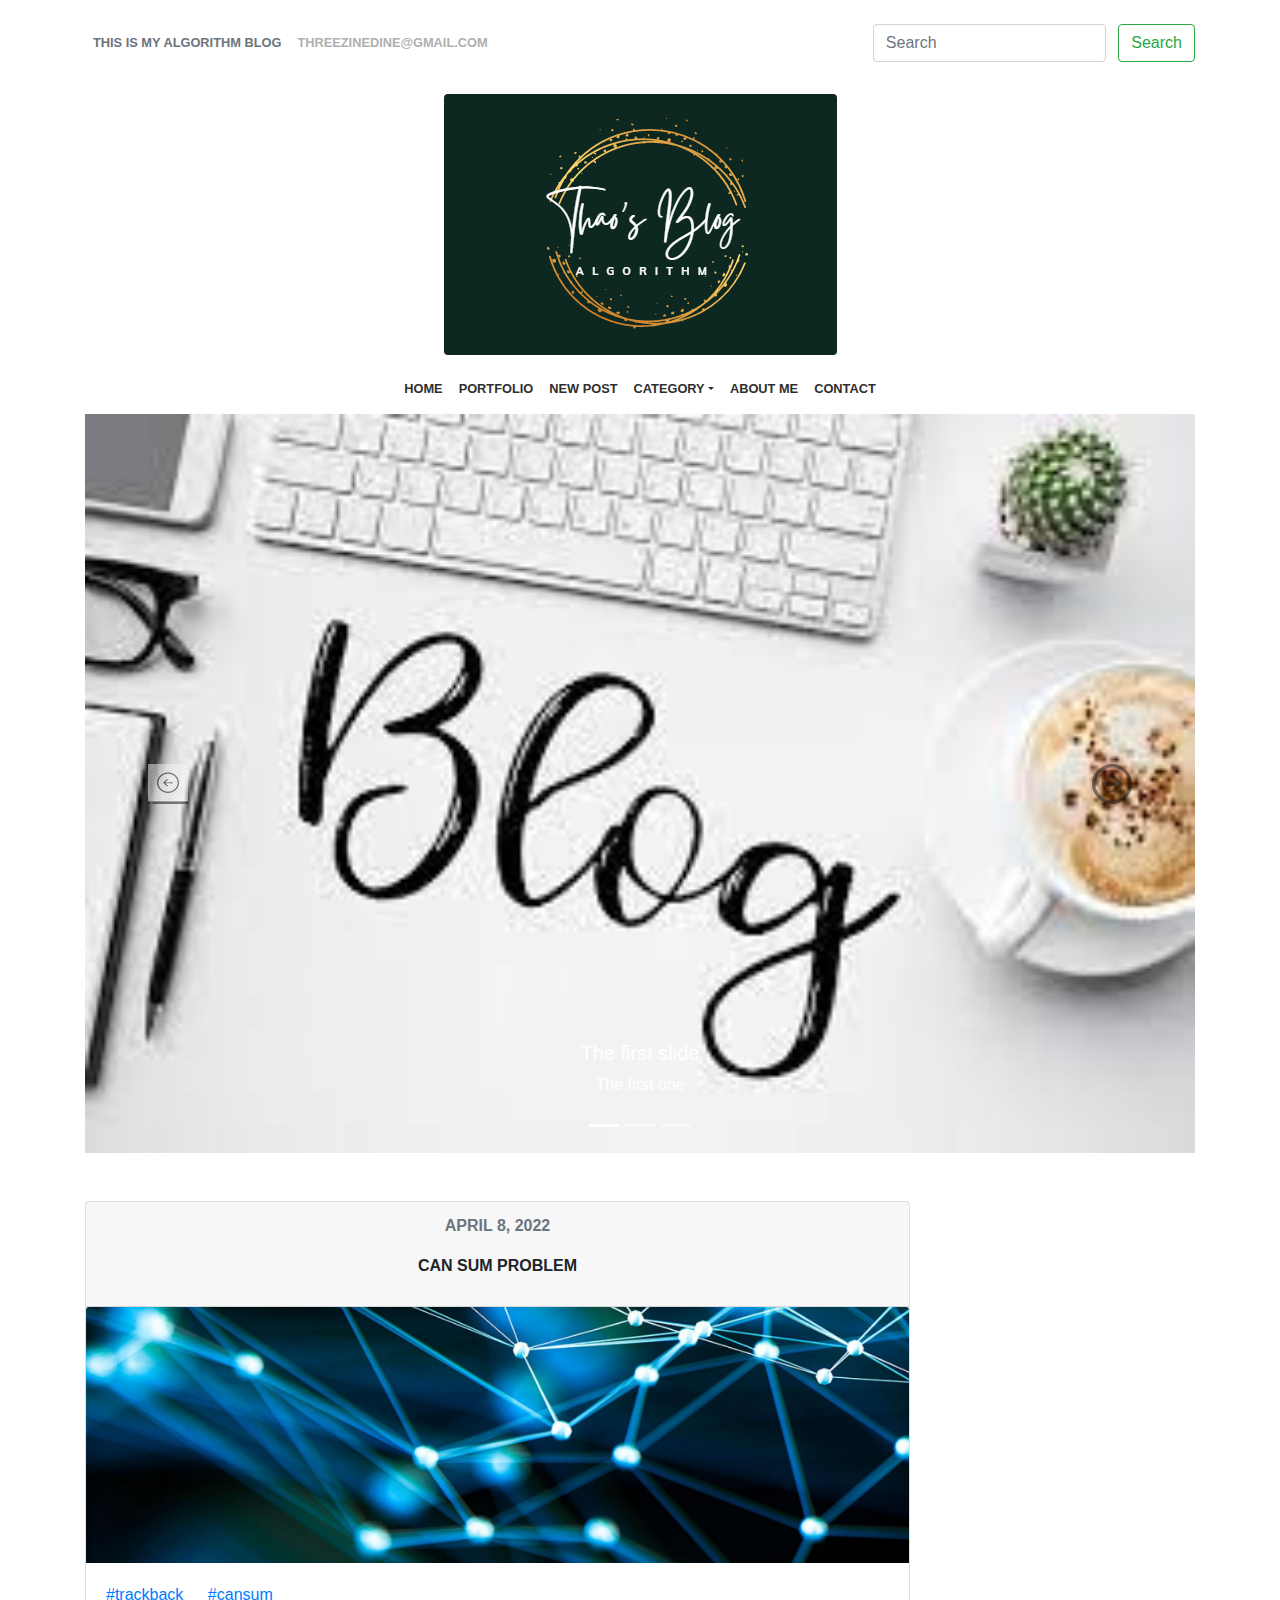
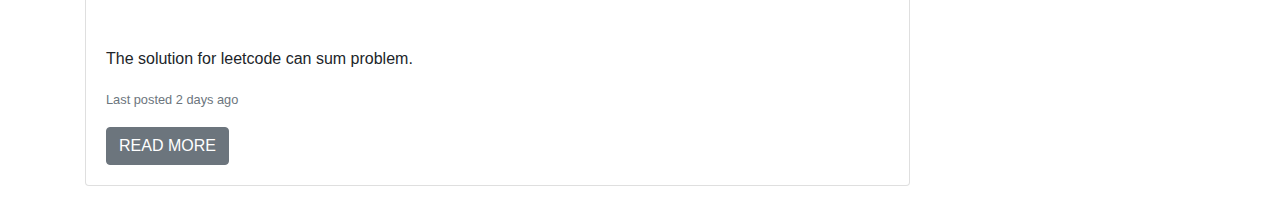
==== index.html @ b69d70a3 "first commit" ====
<!doctype html>
<html>
    <head>
        <meta charset="utf-8">
        <title>The Algorithm Blog</title>
        <link rel="stylesheet" href="https://cdn.jsdelivr.net/npm/bootstrap@4.3.1/dist/css/bootstrap.min.css" integrity="sha384-ggOyR0iXCbMQv3Xipma34MD+dH/1fQ784/j6cY/iJTQUOhcWr7x9JvoRxT2MZw1T" crossorigin="anonymous">
        <link href="css/style.css" rel="stylesheet">
    </head>
    <body>
        <nav class="navbar navbar-expand-lg">
            <div class="container">
                <button class="navbar-toggler" type="button" data-bs-toggle="collapse" data-bs-target="#navbarNavDropdown" aria-controls="navbarNavDropdown" aria-expanded="false" aria-label="Toggle navigation">
                    <span class="navbar-toggler-icon"></span>
                </button>
                <div class="collapse navbar-collapse" id="navbarNavDropdown-1">
                    <ul class="navbar-nav mr-auto">
                        <li class="nav-item">
                            <div class="nav-link header-row text-uppercase disabled">this is my algorithm blog</div>
                        </li>
                        <li class="nav-item">
                            <a class="nav-link header-row text-uppercase" id="contact-link" href="#">threezinedine@gmail.com</a>
                        </li>
                    </ul>
                </div>
                <form class="form-inline my-2 d-md-none d-none d-md-block d-xl-block d-lg-block">
                    <input class="form-control mr-sm-2" type="search" placeholder="Search" aria-label="Search">
                    <button class="btn btn-outline-success my-2">Search</button>
                </form>
            </div>
        </nav>
    <nav class="navbar navbar-expand-lg">
        <img src="images/icon.png" class="rounded mx-auto">
    </nav>
    <nav class="navbar navbar-expand-lg">
        <div class="container">
            <button class="navbar-toggler d-lg-none d-xl-none mx-auto" type="button" data-toggle="collapse" data-target="#navbarNavDropdown" aria-controls="navbarNavDropdown" aria-expanded="false" aria-label="Toggle navigation">
                <img src="images/toggler.png" id="toggle-button">
            </button>
            <div class="collapse navbar-collapse" id="navbarNavDropdown">
                <ul class="navbar-nav mx-auto">
                    <li class="nav-item">
                        <a class="nav-link text-uppercase pages" href="#">home</a>
                    </li>
                    <li class="nav-item">
                        <a class="nav-link text-uppercase pages" href="#">portfolio</a>
                    </li>
                    <li class="nav-item">
                        <a class="nav-link text-uppercase pages" href="#">new post</a>
                    </li>
                    <li class="nav-item dropdown">
                        <a class="nav-link dropdown-toggle pages text-uppercase" href="#" id="navbarDropdown" role="button" data-toggle="dropdown" aria-haspopup="true" aria-expanded="false">Category</a>
                        <div class="dropdown-menu" aria-labelledby="navbarDropdown">
                            <a class="dropdown-item" href="#">Linked list</a>
                            <a class="dropdown-item" href="#">Stack</a>
                        </div>
                    </li>
                    <li class="nav-item">
                        <a class="nav-link text-uppercase pages" href="#">about me</a>
                    </li>
                    <li class="nav-item">
                        <a class="nav-link text-uppercase pages" href="#">contact</a>
                    </li>
                </ul>
            </div>
        </div>
    </nav>
    <div class="container">
        <div id="pic-slide" class="carousel slide" data-ride="carousel">
            <ol class="carousel-indicators">
                <li data-target="#pic-slide" data-slide-to="0" class="active"></li>
                <li data-target="#pic-slide" data-slide-to="1" class=""></li>
                <li data-target="#pic-slide" data-slide-to="2" class=""></li>
            </ol>
            <div class="carousel-inner">
                <div class="carousel-item active">
                    <img src="images/blog_first_slide.jpg" class="d-block w-100" alt="Image 1">
                    <div class="carousel-caption d-none d-md-block">
                        <h5>The first slide</h5>
                        <p>The first one</p>
                    </div>
                </div>
                <div class="carousel-item">
                    <img src="images/blog_first_slide.jpg" class="d-block w-100" alt="Image 2">
                    <div class="carousel-caption d-none d-md-block">
                        <h5>The second slide</h5>
                        <p>The second one</p>
                    </div>
                </div>
                <div class="carousel-item">
                    <img src="images/blog_first_slide.jpg" class="d-block w-100" alt="Image 3">
                    <div class="carousel-caption d-none d-md-block">
                        <h5>The third slide</h5>
                        <p>The third one</p>
                    </div>
                </div>
                <a class="carousel-control-prev" href="#pic-slide" role="button" data-slide="prev">
                    <span class="slice-icon" aria-hidden="true"><img src="images/back_button.jpg"></span>
                    <span class="sr-only">Previous</span>
                </a>
                <a class="carousel-control-next" href="#pic-slide" role="button" data-slide="next">
                    <span class="slice-icon" aria-hidden="true"><img src="images/next.png"></span>
                    <span class="sr-only">Next</span>
                </a>
            </div>
        </div>
    </div>
    <div class="container mt-5">
        <div class="row">
            <div class="col-9" id="main-content">
                <div class="card mb-3">
                    <div class="card-header text-center">
                        <p class="text-uppercase text-muted font-weight-bold">april 8, 2022</p>
                        <p class="font-weight-bold text-uppercase">Can sum problem</p>
                    </div>
                    <img src="images/trackback.jpg" class="card-img-top main-img-card" alt="..">
                    <div class="card-body">
                        <a href="#" class="card-link">#trackback</a>
                        <a href="#" class="card-link">#cansum</a>
                    </div>
                    <div class="card-body">
                        <p class="card-text">The solution for leetcode can sum problem.</p>
                        <p class="card-text"><small class="text-muted">Last posted 2 days ago</small></p>
                        <a class="btn btn-secondary text-uppercase" href="#">Read more</a>
                    </div>
                </div>
            </div>
            <div class="col-3" id="side-bar"></div>
        </div>
    </div>
    <script src="https://code.jquery.com/jquery-3.3.1.slim.min.js" integrity="sha384-q8i/X+965DzO0rT7abK41JStQIAqVgRVzpbzo5smXKp4YfRvH+8abtTE1Pi6jizo" crossorigin="anonymous"></script>
    <script src="https://cdn.jsdelivr.net/npm/popper.js@1.14.7/dist/umd/popper.min.js" integrity="sha384-UO2eT0CpHqdSJQ6hJty5KVphtPhzWj9WO1clHTMGa3JDZwrnQq4sF86dIHNDz0W1" crossorigin="anonymous"></script>
    <script src="https://cdn.jsdelivr.net/npm/bootstrap@4.3.1/dist/js/bootstrap.min.js" integrity="sha384-JjSmVgyd0p3pXB1rRibZUAYoIIy6OrQ6VrjIEaFf/nJGzIxFDsf4x0xIM+B07jRM" crossorigin="anonymous"></script>
    </body>
</html>
---- css/style.css ----
.header-row {
    font-size: 0.8em;
    font-weight: bold;
    color: #afafaf;
}


#contact-link {
    color: #afafaf;
    text-decoration: none;
}


#contact-link:hover {
    text-decoration: underline;
}


.pages {
    font-size: 0.8em;
    font-weight: bold;
    color: #2f2f2f;
}

.pages:hover {
    color: #2f2f2f;
}

#toggle-button {
    width: 40px;
    height: 40px;
}

.slide-icon {
    width: 40px;
    height: 40px;
}


.main-img-card {
    width: 100%;
    height: 20vw;
    object-fit: cover
}
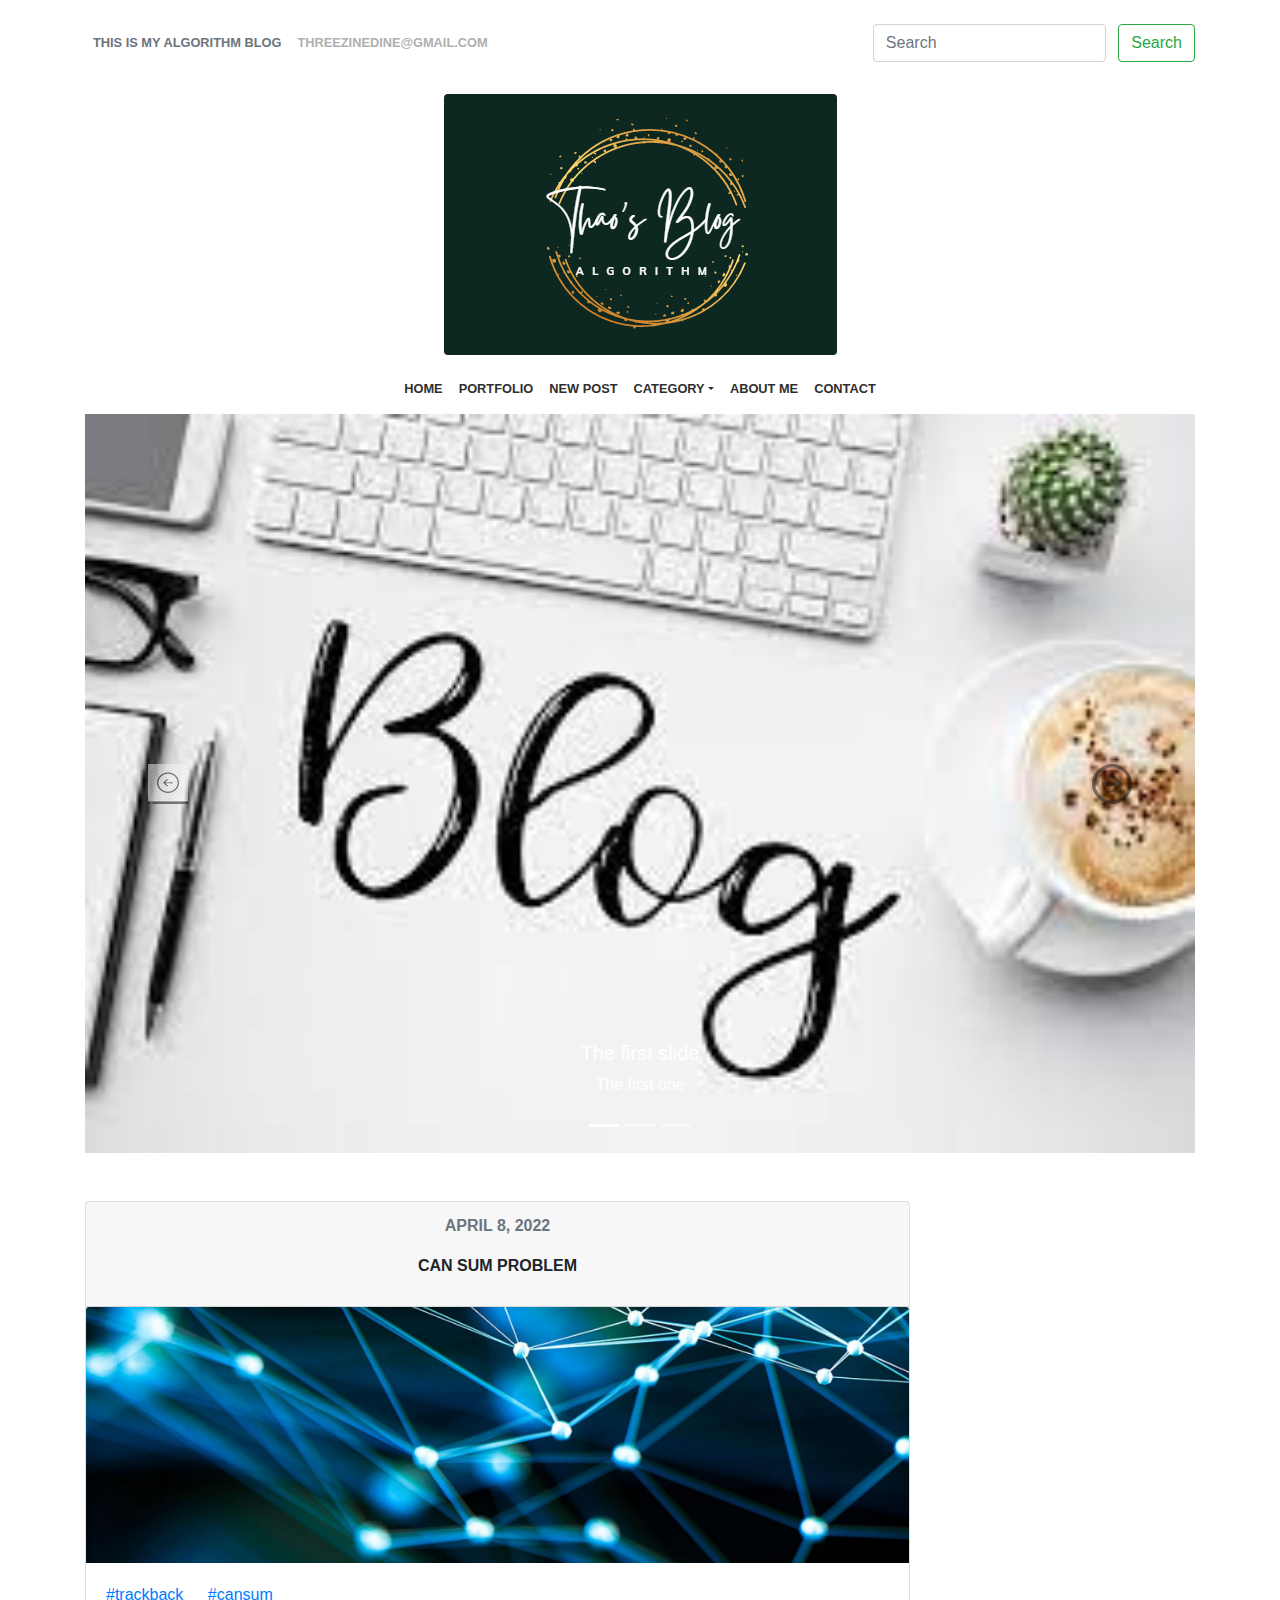
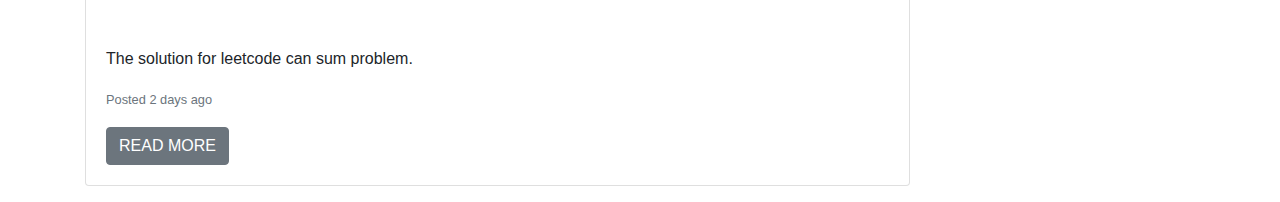
==== commit 39df2243: "change the posted view" ====
--- a/index.html
+++ b/index.html
@@ -119,7 +119,7 @@
                     </div>
                     <div class="card-body">
                         <p class="card-text">The solution for leetcode can sum problem.</p>
-                        <p class="card-text"><small class="text-muted">Last posted 2 days ago</small></p>
+                        <p class="card-text"><small class="text-muted">Posted 2 days ago</small></p>
                         <a class="btn btn-secondary text-uppercase" href="#">Read more</a>
                     </div>
                 </div>
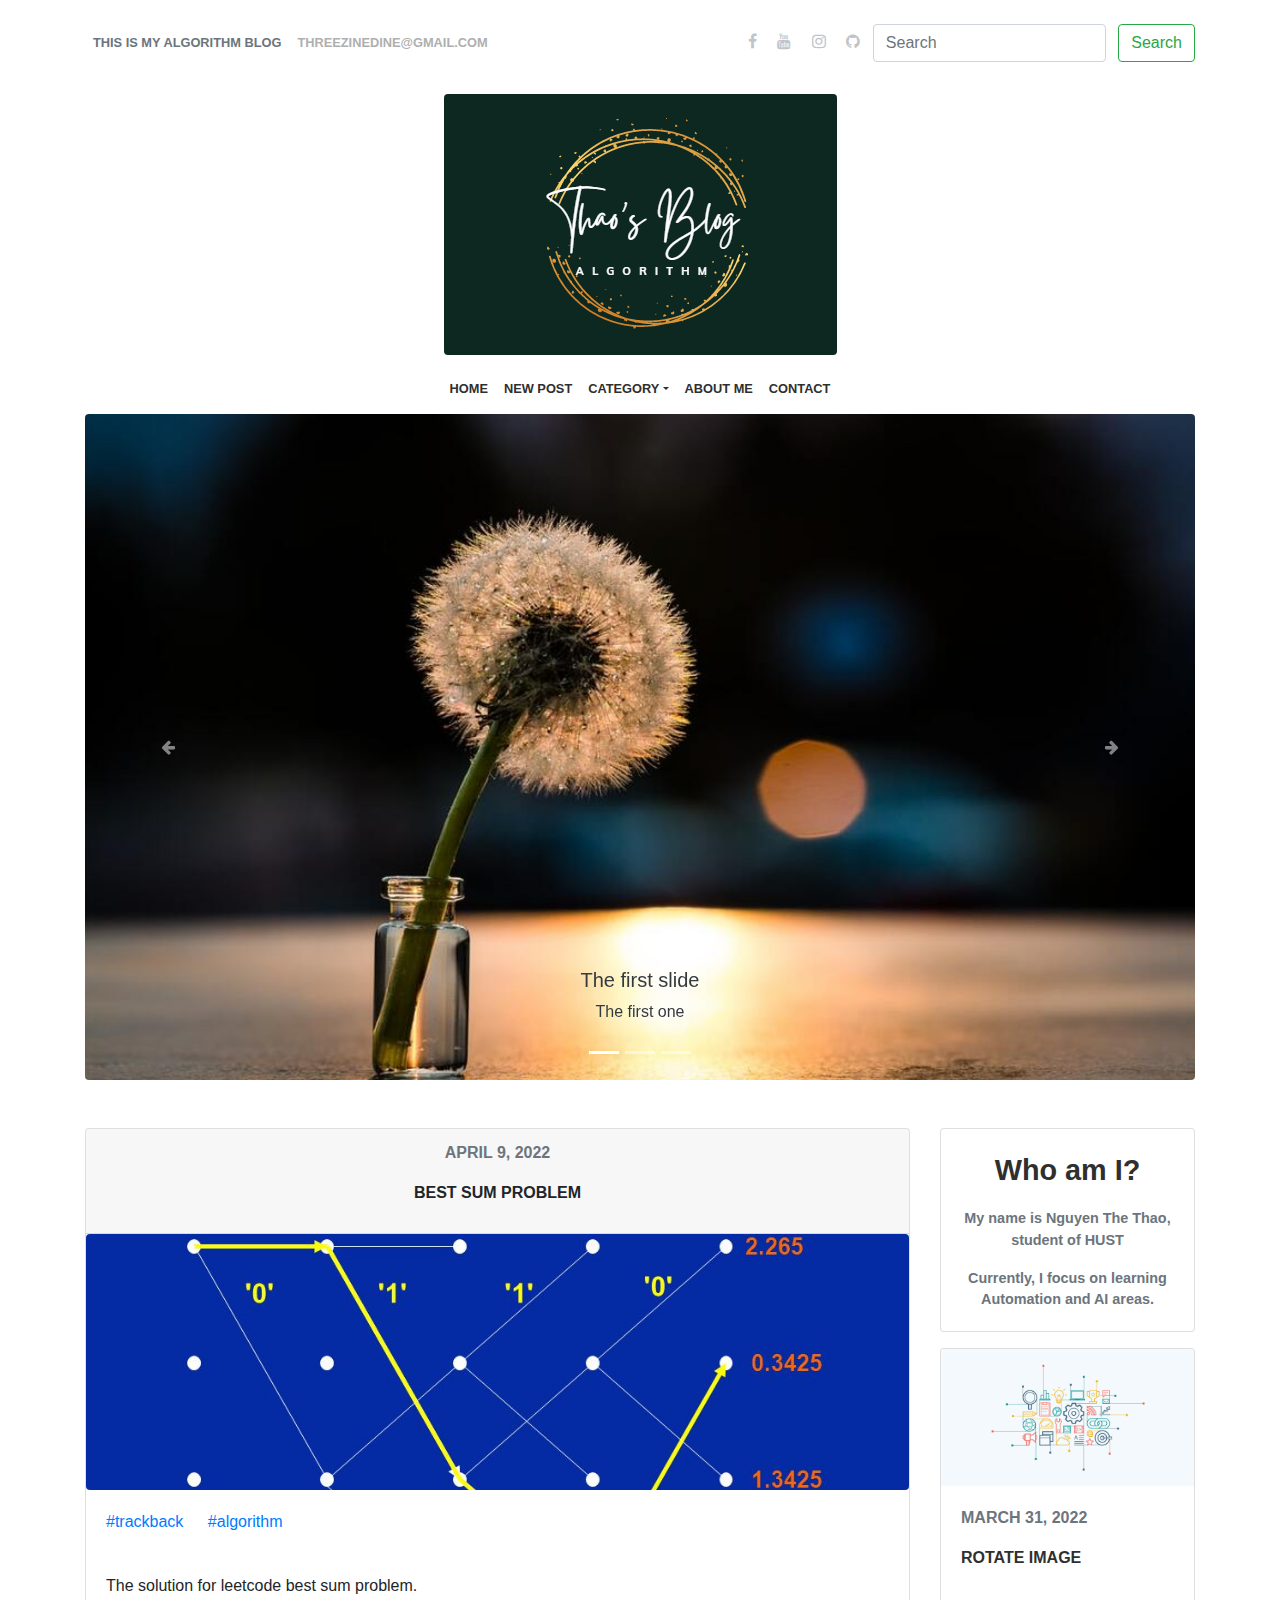
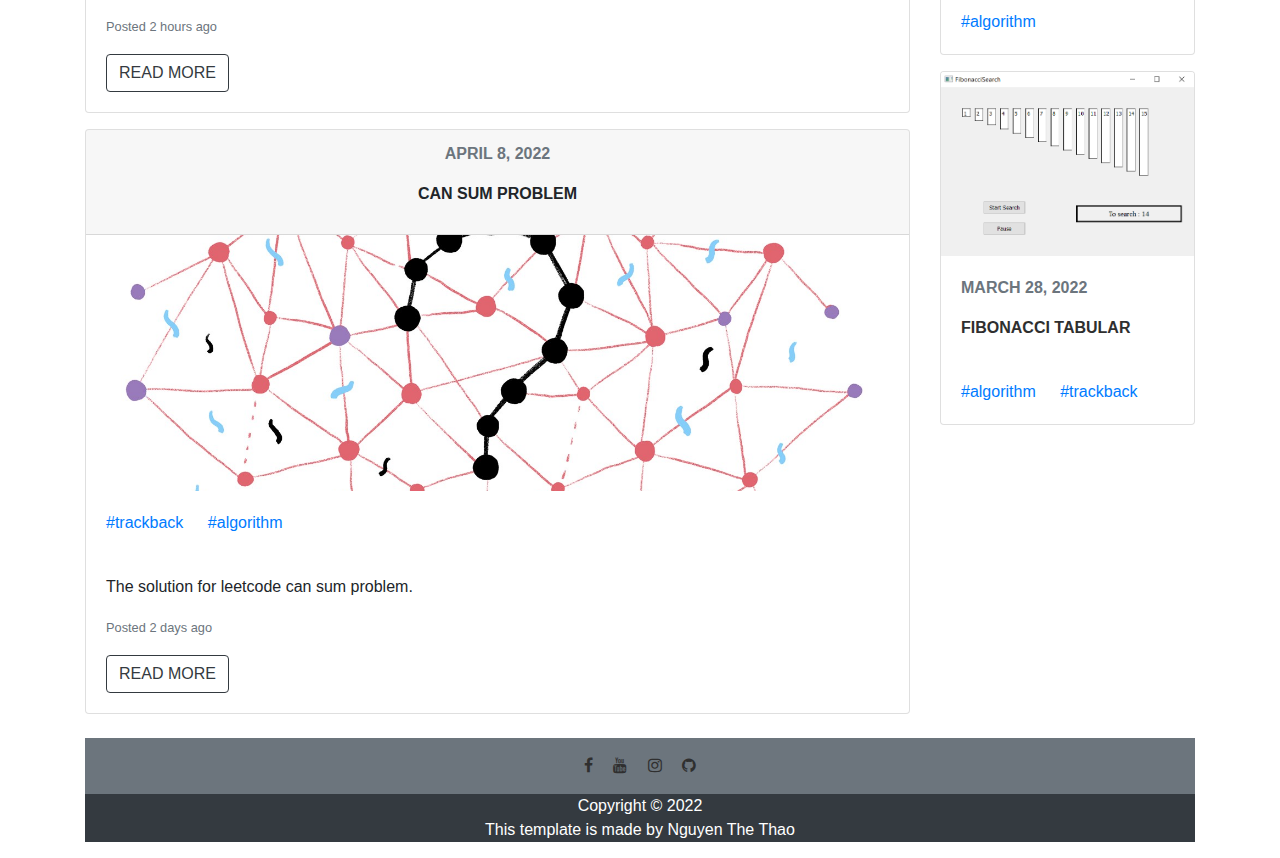
==== commit 215f72cc: "complete index.html" ====
--- a/index.html
+++ b/index.html
@@ -4,7 +4,9 @@
         <meta charset="utf-8">
         <title>The Algorithm Blog</title>
         <link rel="stylesheet" href="https://cdn.jsdelivr.net/npm/bootstrap@4.3.1/dist/css/bootstrap.min.css" integrity="sha384-ggOyR0iXCbMQv3Xipma34MD+dH/1fQ784/j6cY/iJTQUOhcWr7x9JvoRxT2MZw1T" crossorigin="anonymous">
+        <link rel="stylesheet" href="https://cdnjs.cloudflare.com/ajax/libs/font-awesome/4.7.0/css/font-awesome.min.css">
         <link href="css/style.css" rel="stylesheet">
+        <link href="css/fa_style.css" rel="stylesheet">
     </head>
     <body>
         <nav class="navbar navbar-expand-lg">
@@ -23,6 +25,10 @@
                     </ul>
                 </div>
                 <form class="form-inline my-2 d-md-none d-none d-md-block d-xl-block d-lg-block">
+                    <a class="fa fa-facebook mx-2 header-icon-button" href="https://www.facebook.com/thao.nguyenthe.1690"></a>
+                    <a class="fa fa-youtube mx-2 header-icon-button" href="https://www.youtube.com/channel/UCFJC2Fee9u8oKH9lPrJXjXQ"></a>
+                    <a class="fa fa-instagram mx-2 header-icon-button" href="https://www.instagram.com/thao_nguyenthe/"></a>
+                    <a class="fa fa-github mx-2 header-icon-button" href="https://github.com/threezinedine"></a>
                     <input class="form-control mr-sm-2" type="search" placeholder="Search" aria-label="Search">
                     <button class="btn btn-outline-success my-2">Search</button>
                 </form>
@@ -40,9 +46,6 @@
                 <ul class="navbar-nav mx-auto">
                     <li class="nav-item">
                         <a class="nav-link text-uppercase pages" href="#">home</a>
-                    </li>
-                    <li class="nav-item">
-                        <a class="nav-link text-uppercase pages" href="#">portfolio</a>
                     </li>
                     <li class="nav-item">
                         <a class="nav-link text-uppercase pages" href="#">new post</a>
@@ -65,7 +68,7 @@
         </div>
     </nav>
     <div class="container">
-        <div id="pic-slide" class="carousel slide" data-ride="carousel">
+        <div id="pic-slide" class="carousel slide d-none d-xl-block d-lg-block" data-ride="carousel">
             <ol class="carousel-indicators">
                 <li data-target="#pic-slide" data-slide-to="0" class="active"></li>
                 <li data-target="#pic-slide" data-slide-to="1" class=""></li>
@@ -73,32 +76,32 @@
             </ol>
             <div class="carousel-inner">
                 <div class="carousel-item active">
-                    <img src="images/blog_first_slide.jpg" class="d-block w-100" alt="Image 1">
-                    <div class="carousel-caption d-none d-md-block">
+                    <img src="images/blog_first_slide.jpg" class="d-block w-100 rounded" alt="Image 1">
+                    <div class="carousel-caption d-none d-md-block text-dark">
                         <h5>The first slide</h5>
                         <p>The first one</p>
                     </div>
                 </div>
                 <div class="carousel-item">
-                    <img src="images/blog_first_slide.jpg" class="d-block w-100" alt="Image 2">
+                    <img src="images/blog_sec_slide.jpg" class="d-block w-100 rounded" alt="Image 2">
                     <div class="carousel-caption d-none d-md-block">
                         <h5>The second slide</h5>
                         <p>The second one</p>
                     </div>
                 </div>
                 <div class="carousel-item">
-                    <img src="images/blog_first_slide.jpg" class="d-block w-100" alt="Image 3">
+                    <img src="images/blog_third_slide.jpg" class="d-block w-100 rounded" alt="Image 3">
                     <div class="carousel-caption d-none d-md-block">
                         <h5>The third slide</h5>
                         <p>The third one</p>
                     </div>
                 </div>
                 <a class="carousel-control-prev" href="#pic-slide" role="button" data-slide="prev">
-                    <span class="slice-icon" aria-hidden="true"><img src="images/back_button.jpg"></span>
+                    <span class="fa fa-arrow-left" aria-hidden="true"></span>
                     <span class="sr-only">Previous</span>
                 </a>
                 <a class="carousel-control-next" href="#pic-slide" role="button" data-slide="next">
-                    <span class="slice-icon" aria-hidden="true"><img src="images/next.png"></span>
+                    <span class="fa fa-arrow-right" aria-hidden="true"></span>
                     <span class="sr-only">Next</span>
                 </a>
             </div>
@@ -106,27 +109,84 @@
     </div>
     <div class="container mt-5">
         <div class="row">
-            <div class="col-9" id="main-content">
+            <div class="col-xl-9 col-lg-9 col-sm-12 col-md-12" id="main-content">
+                <div class="card mb-3">
+                    <div class="card-header text-center">
+                        <p class="text-uppercase text-muted font-weight-bold">april 9, 2022</p>
+                        <p class="font-weight-bold text-uppercase">Best sum problem</p>
+                    </div>
+                    <img src="images/trackback.jpg" class="card-img-top main-img-card rounded" alt="..">
+                    <div class="card-body">
+                        <a href="#" class="card-link">#trackback</a>
+                        <a href="#" class="card-link">#algorithm</a>
+                    </div>
+                    <div class="card-body">
+                        <p class="card-text">The solution for leetcode best sum problem.</p>
+                        <p class="card-text"><small class="text-muted">Posted 2 hours ago</small></p>
+                        <a class="btn btn-outline-dark text-uppercase" href="#">Read more</a>
+                    </div>
+                </div>
                 <div class="card mb-3">
                     <div class="card-header text-center">
                         <p class="text-uppercase text-muted font-weight-bold">april 8, 2022</p>
                         <p class="font-weight-bold text-uppercase">Can sum problem</p>
                     </div>
-                    <img src="images/trackback.jpg" class="card-img-top main-img-card" alt="..">
+                    <img src="images/can_sum.jpeg" class="rounded card-img-top main-img-card" alt="..">
                     <div class="card-body">
                         <a href="#" class="card-link">#trackback</a>
-                        <a href="#" class="card-link">#cansum</a>
+                        <a href="#" class="card-link">#algorithm</a>
                     </div>
                     <div class="card-body">
                         <p class="card-text">The solution for leetcode can sum problem.</p>
                         <p class="card-text"><small class="text-muted">Posted 2 days ago</small></p>
-                        <a class="btn btn-secondary text-uppercase" href="#">Read more</a>
+                        <a class="btn btn-outline-dark text-uppercase" href="#">Read more</a>
                     </div>
                 </div>
+        </div>
+        <div class="col-3 d-none d-xl-block d-lg-block">
+            <div class="card mb-3 text-center" id="about-me-card">
+                <div class="card-body">
+                    <p class="card-title font-weight-bolder" id="about-me-header">Who am I?</p>
+                    <p class="card-text text-muted font-weight-bold mt-3 about-me-text">My name is Nguyen The Thao, student of HUST</p>
+                    <p class="card-text text-muted font-weight-bold about-me-text">Currently, I focus on learning Automation and AI areas.</p>
+                </div>
             </div>
-            <div class="col-3" id="side-bar"></div>
+            <div class="card mb-3">
+                <img class="card-img-top" src="images//sum_of_two.jpg">
+                <div class="card-body">
+                    <p class="card-text text-muted font-weight-bold text-uppercase">march 31, 2022</p>
+                    <a class="card-text font-weight-bolder text-uppercase sidebar-post-name" href="#">Rotate Image</a>
+                </div>
+                <div class="card-body">
+                    <a class="card-link" href="#">#algorithm</a>
+                </div>
+            </div>
+            <div class="card mb-3">
+                <img class="card-img-top" src="images//fibonacci.png">
+                <div class="card-body">
+                    <p class="card-text text-muted font-weight-bold text-uppercase">march 28, 2022</p>
+                    <a class="card-text font-weight-bolder text-uppercase sidebar-post-name" href="#">Fibonacci Tabular</a>
+                </div>
+                <div class="card-body">
+                    <a class="card-link" href="#">#algorithm</a>
+                    <a class="card-link" href="#">#trackback</a>
+                </div>
+            </div>
         </div>
     </div>
+    <footer class="bg-secondary text-center text-white">
+        <div class="container">
+            <section class="mt-2 py-3">
+                <a class="fa fa-facebook mx-2 icon-button" href="https://www.facebook.com/thao.nguyenthe.1690"></a>
+                <a class="fa fa-youtube mx-2 icon-button" href="https://www.youtube.com/channel/UCFJC2Fee9u8oKH9lPrJXjXQ"></a>
+                <a class="fa fa-instagram mx-2 icon-button" href="https://www.instagram.com/thao_nguyenthe/"></a>
+                <a class="fa fa-github mx-2 icon-button" href="https://github.com/threezinedine"></a>
+            </section>
+        </div>
+        <div class="text-center bg-dark text-white">
+            Copyright &copy; 2022<p id="footer-infor">This template is made by Nguyen The Thao</p>
+        </div>
+    </footer>
     <script src="https://code.jquery.com/jquery-3.3.1.slim.min.js" integrity="sha384-q8i/X+965DzO0rT7abK41JStQIAqVgRVzpbzo5smXKp4YfRvH+8abtTE1Pi6jizo" crossorigin="anonymous"></script>
     <script src="https://cdn.jsdelivr.net/npm/popper.js@1.14.7/dist/umd/popper.min.js" integrity="sha384-UO2eT0CpHqdSJQ6hJty5KVphtPhzWj9WO1clHTMGa3JDZwrnQq4sF86dIHNDz0W1" crossorigin="anonymous"></script>
     <script src="https://cdn.jsdelivr.net/npm/bootstrap@4.3.1/dist/js/bootstrap.min.js" integrity="sha384-JjSmVgyd0p3pXB1rRibZUAYoIIy6OrQ6VrjIEaFf/nJGzIxFDsf4x0xIM+B07jRM" crossorigin="anonymous"></script>
--- a/css/style.css
+++ b/css/style.css
@@ -40,5 +40,35 @@
 .main-img-card {
     width: 100%;
     height: 20vw;
-    object-fit: cover
+    object-fit: cover;
 }
+
+#about-me-header {
+    color: #2f2f2f;
+    font-size: 1.8em;
+}
+
+.about-me-text {
+    font-size: 0.9em;
+}
+
+
+.sidebar-post-name {
+    color: #2f2f2f;
+}
+
+.sidebar-post-name:hover {
+    color: #2f2f2f;
+    text-decoration: underline;
+}
+
+
+#footer-infor{
+    display: none;
+}
+
+@media (min-width: 768px) {
+    #footer-infor {
+        display: block;
+    }
+}
--- a/css/fa_style.css
+++ b/css/fa_style.css
@@ -0,0 +1,18 @@
+.icon-button {
+    color: #2f2f2f;
+}
+
+.icon-button:hover {
+    color: #eeee;
+}
+
+
+.header-icon-button {
+    color: #bec4c9;
+}
+
+
+.header-icon-button:hover {
+    text-decoration: none;
+    color: #2f2f2f;
+}
